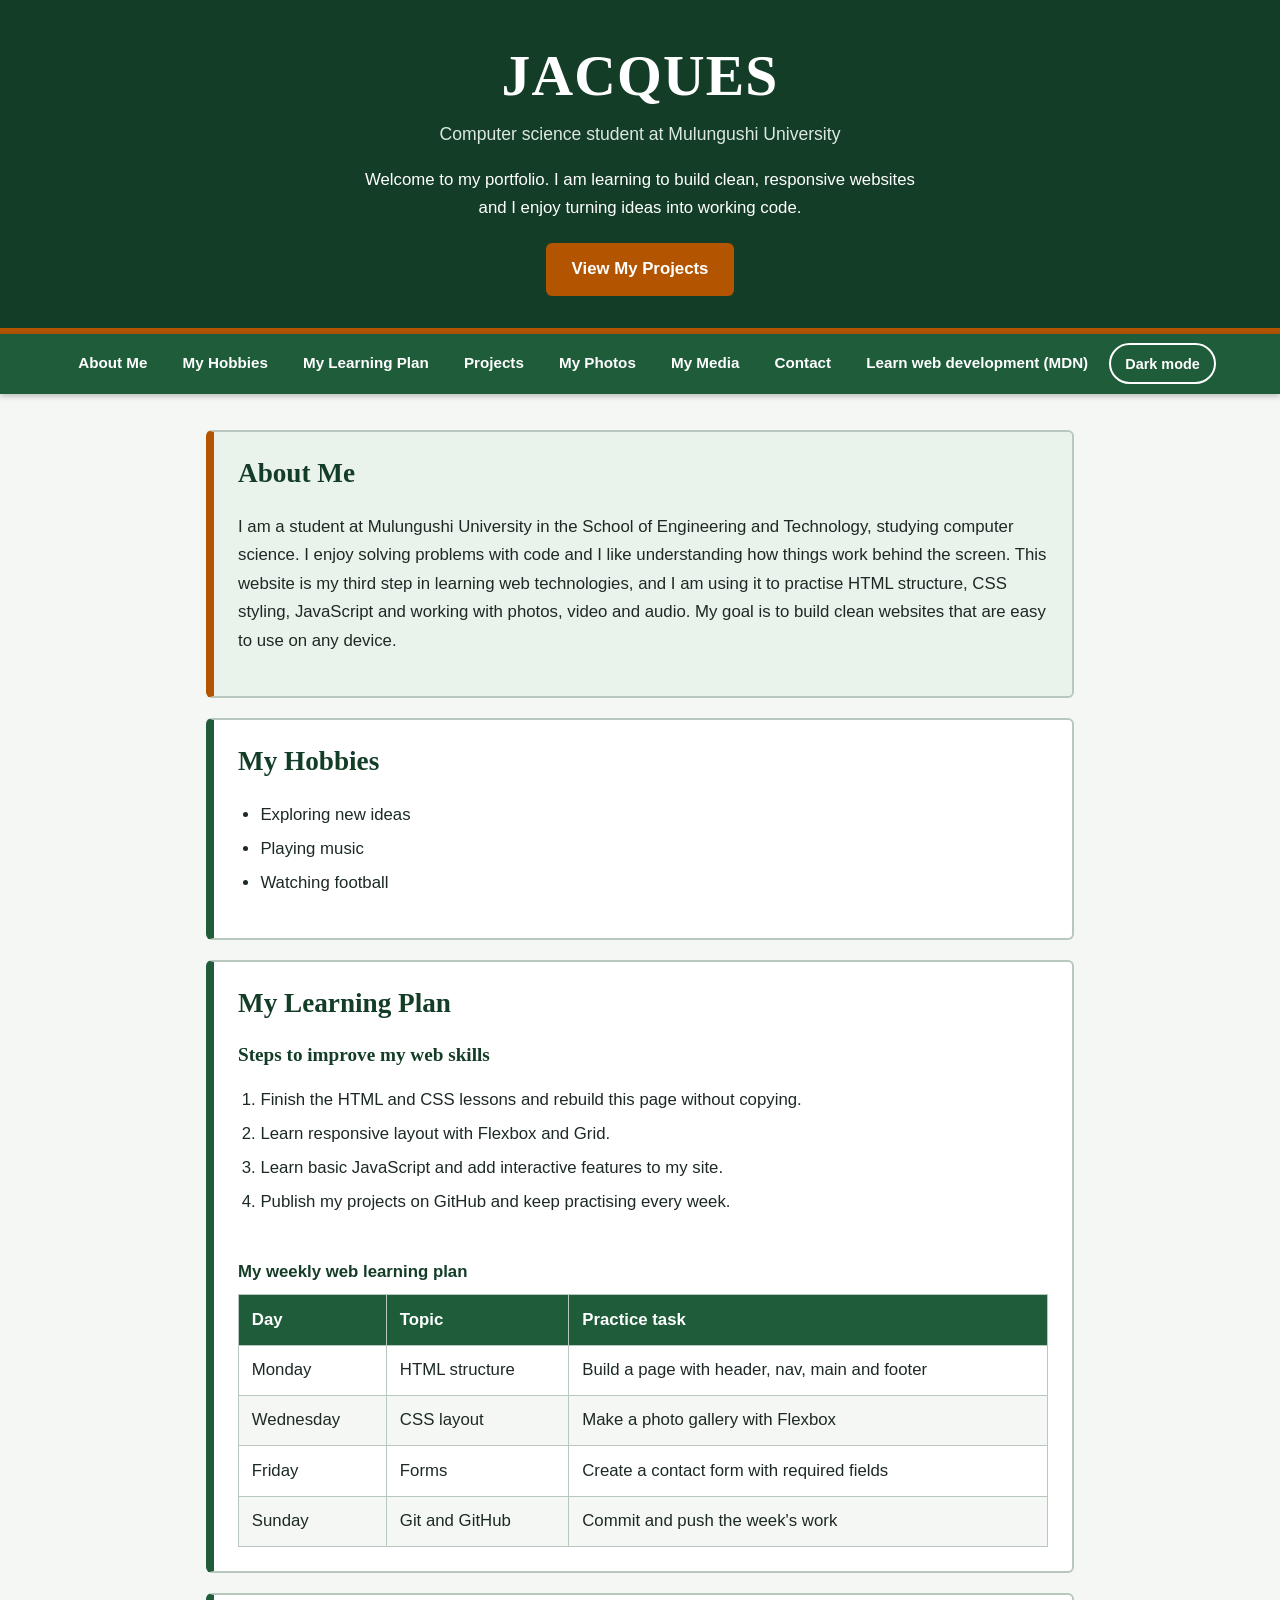
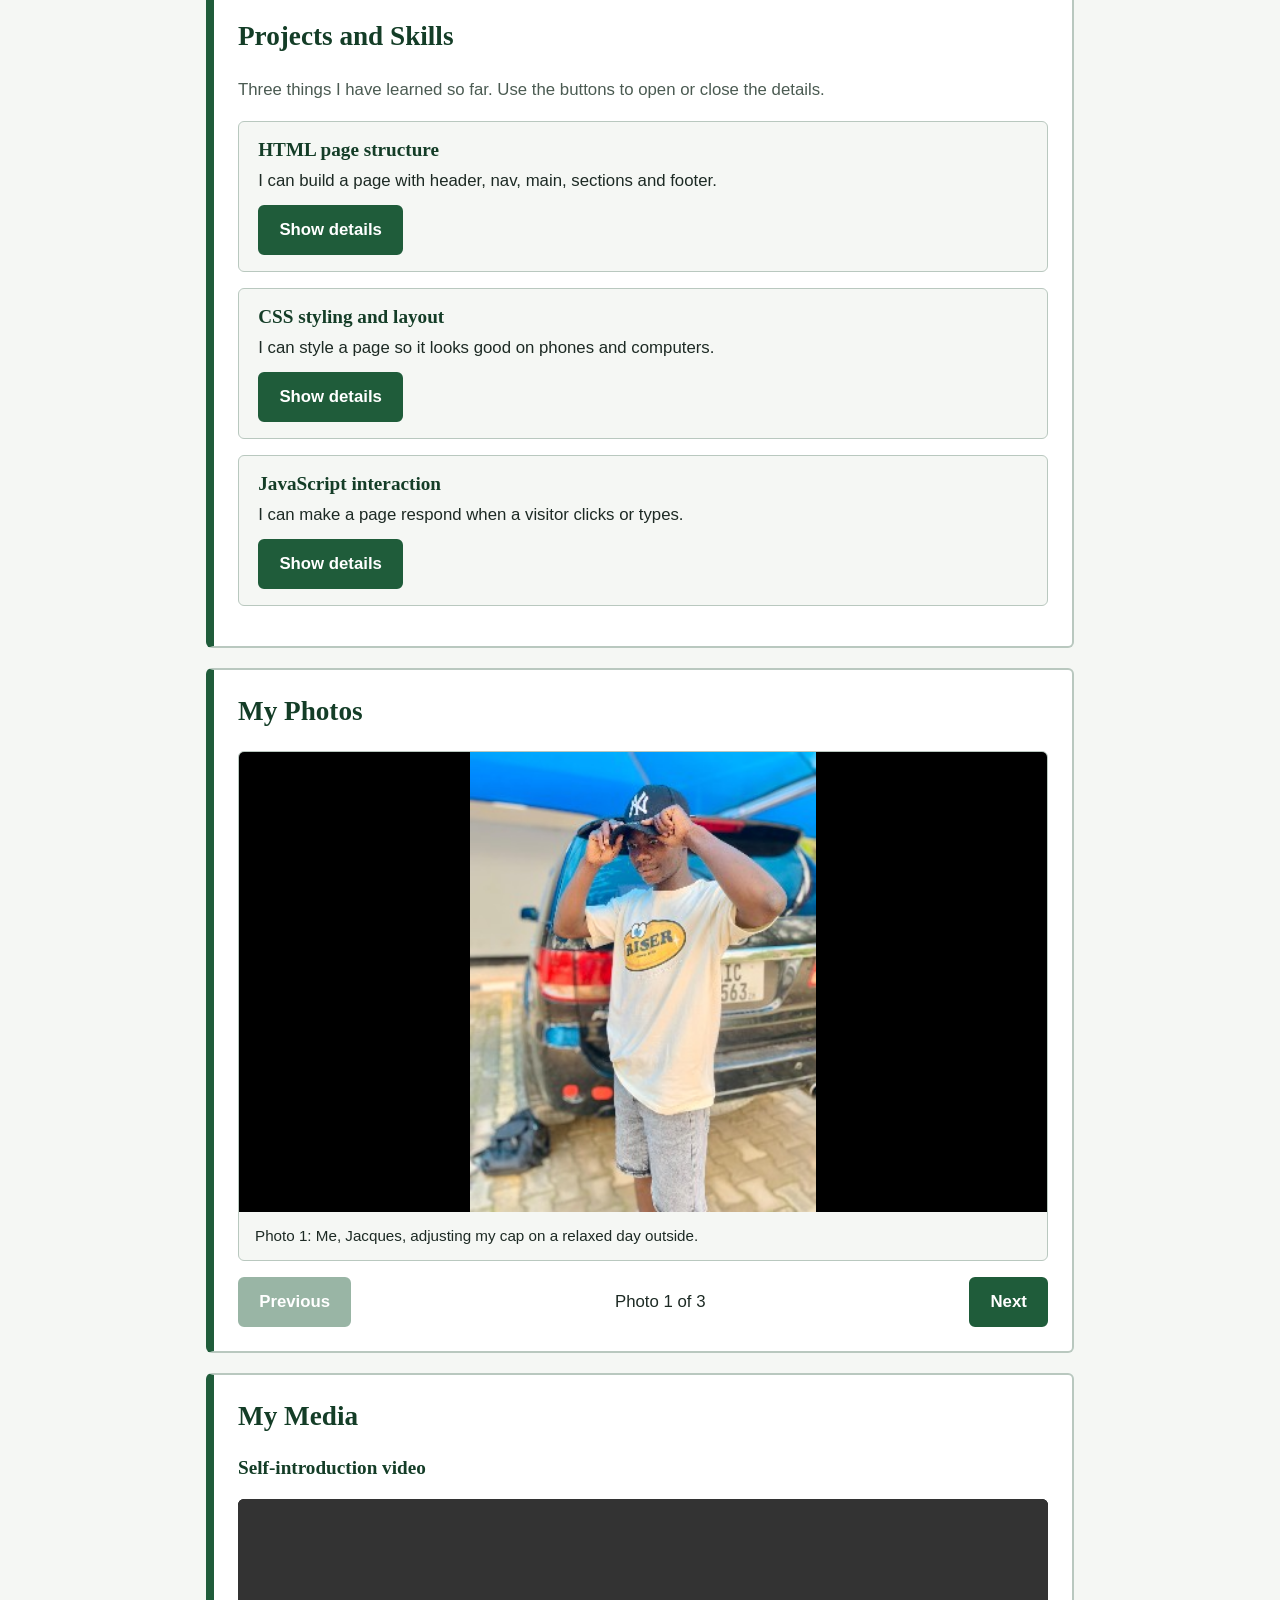
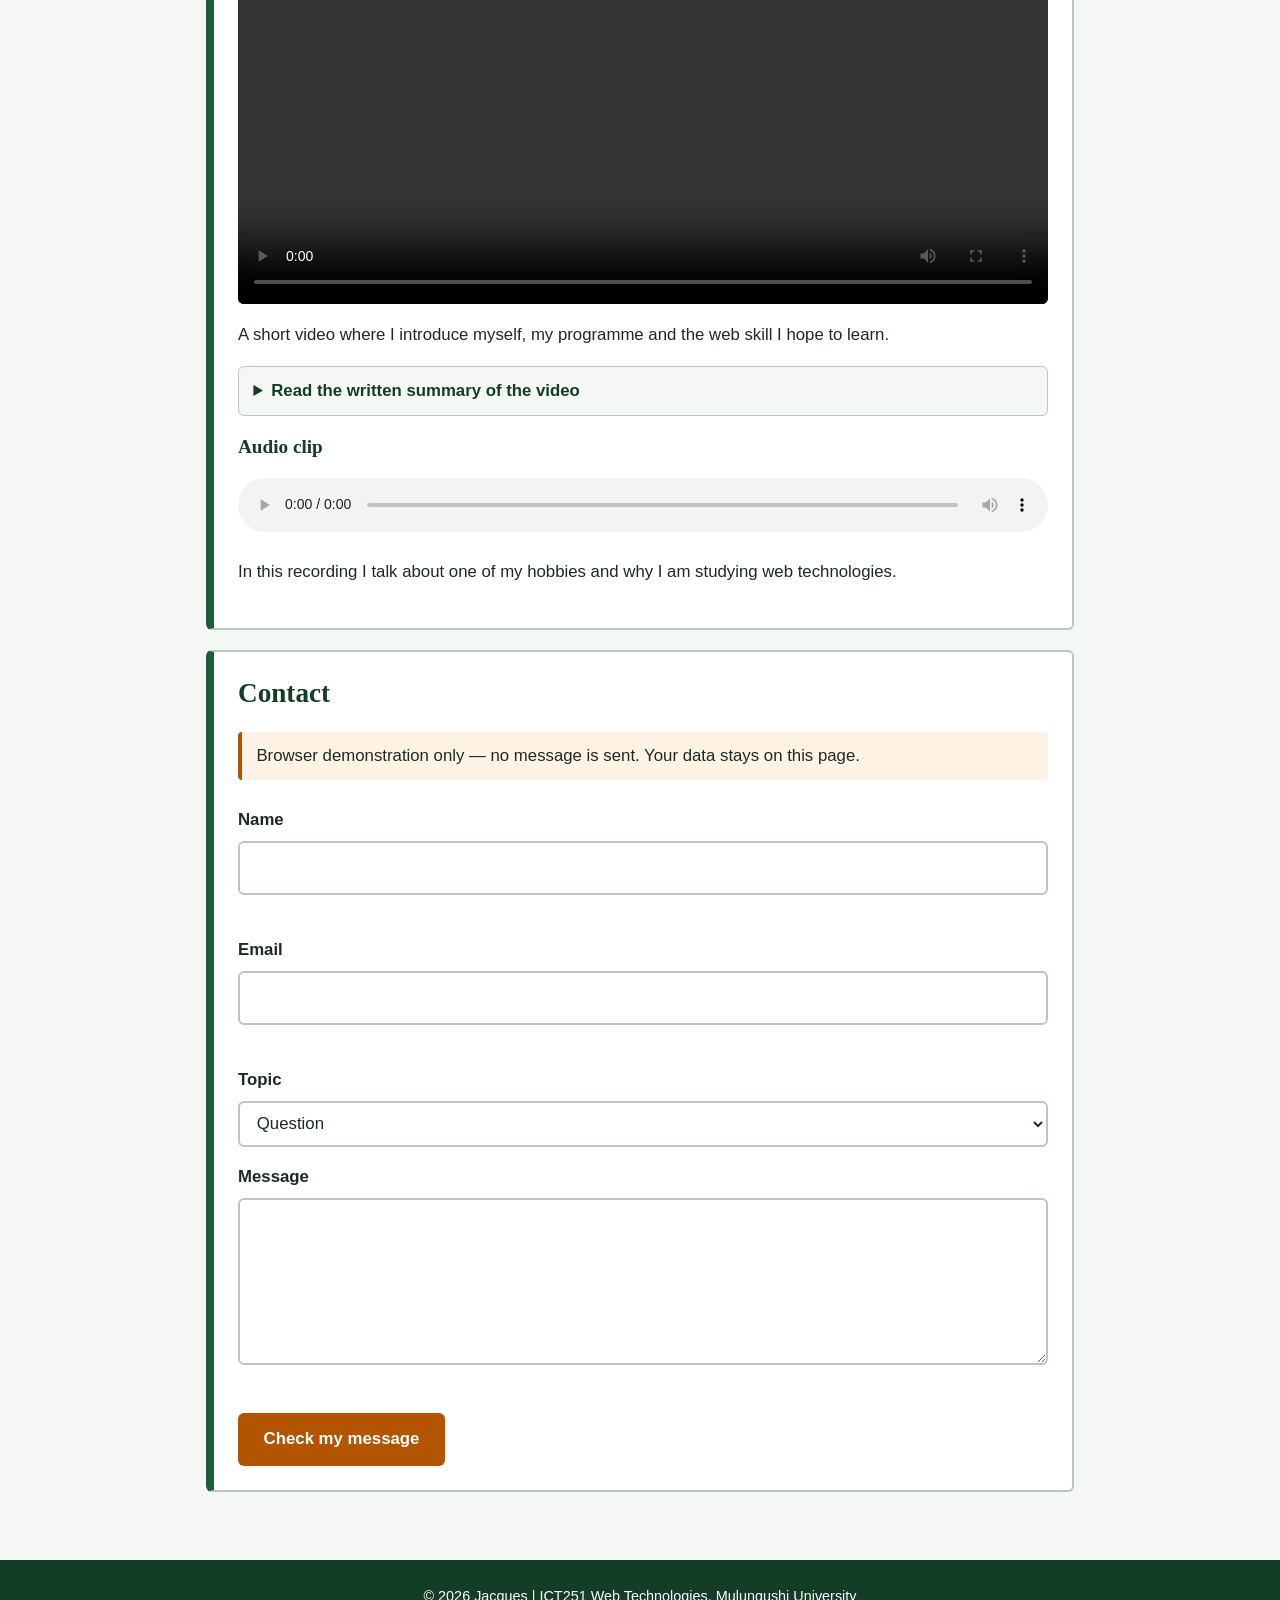
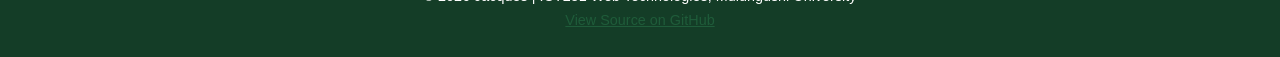
==== index.html @ cc73893c "Add JavaScript features, projects section and README" ====
<!DOCTYPE html>
<html lang="en">
<head>
  <meta charset="UTF-8">
  <meta name="viewport" content="width=device-width, initial-scale=1">
  <title>Jacques | Computer Science Student at Mulungushi University</title>
  <link rel="stylesheet" href="css/styles.css">
  <link rel="icon" href="data:,">
  <script src="js/script.js" defer></script>
</head>
<body>

  <!-- Introductory area: name, programme, short introduction and a button -->
  <header>
    <h1>JACQUES</h1>
    <p class="tagline">Computer science student at Mulungushi University</p>
    <p class="intro">
      Welcome to my portfolio. I am learning to build clean, responsive websites
      and I enjoy turning ideas into working code.
    </p>
    <a class="btn" href="#projects">View My Projects</a>
  </header>

  <nav aria-label="Main navigation">
    <a href="#about">About Me</a>
    <a href="#hobbies">My Hobbies</a>
    <a href="#plan">My Learning Plan</a>
    <a href="#projects">Projects</a>
    <a href="#photos">My Photos</a>
    <a href="#media">My Media</a>
    <a href="#contact">Contact</a>
    <a href="https://developer.mozilla.org/en-US/docs/Learn_web_development" target="_blank" rel="noopener">Learn web development (MDN)</a>
    <!-- JAVASCRIPT FEATURE: theme switch -->
    <button type="button" id="theme-toggle" class="theme-btn" aria-pressed="false">Dark mode</button>
  </nav>

  <main>

    <section id="about" class="content-section">
      <h2>About Me</h2>
      <p>
        I am a student at Mulungushi University in the School of Engineering and Technology,
        studying computer science. I enjoy solving problems with code and I like understanding
        how things work behind the screen. This website is my third step in learning web
        technologies, and I am using it to practise HTML structure, CSS styling, JavaScript
        and working with photos, video and audio. My goal is to build clean websites that are
        easy to use on any device.
      </p>
    </section>

    <section id="hobbies" class="content-section">
      <h2>My Hobbies</h2>
      <ul>
        <li>Exploring new ideas</li>
        <li>Playing music</li>
        <li>Watching football</li>
      </ul>
    </section>

    <section id="plan" class="content-section">
      <h2>My Learning Plan</h2>
      <h3>Steps to improve my web skills</h3>
      <ol>
        <li>Finish the HTML and CSS lessons and rebuild this page without copying.</li>
        <li>Learn responsive layout with Flexbox and Grid.</li>
        <li>Learn basic JavaScript and add interactive features to my site.</li>
        <li>Publish my projects on GitHub and keep practising every week.</li>
      </ol>

      <div class="table-wrap">
        <table>
          <caption>My weekly web learning plan</caption>
          <thead>
            <tr>
              <th scope="col">Day</th>
              <th scope="col">Topic</th>
              <th scope="col">Practice task</th>
            </tr>
          </thead>
          <tbody>
            <tr>
              <td>Monday</td>
              <td>HTML structure</td>
              <td>Build a page with header, nav, main and footer</td>
            </tr>
            <tr>
              <td>Wednesday</td>
              <td>CSS layout</td>
              <td>Make a photo gallery with Flexbox</td>
            </tr>
            <tr>
              <td>Friday</td>
              <td>Forms</td>
              <td>Create a contact form with required fields</td>
            </tr>
            <tr>
              <td>Sunday</td>
              <td>Git and GitHub</td>
              <td>Commit and push the week's work</td>
            </tr>
          </tbody>
        </table>
      </div>
    </section>

    <!-- Projects / Skills: three examples with expandable details (JAVASCRIPT FEATURE: expandable content) -->
    <section id="projects" class="content-section">
      <h2>Projects and Skills</h2>
      <p class="hint">Three things I have learned so far. Use the buttons to open or close the details.</p>

      <article class="project">
        <h3>HTML page structure</h3>
        <p>I can build a page with header, nav, main, sections and footer.</p>
        <button type="button" class="toggle-btn" aria-expanded="false" aria-controls="details-html">Show details</button>
        <div id="details-html" class="project-details" hidden>
          <p>I learned to use semantic tags, lists, tables, images with alt text, and audio and video with controls. This site is built from these parts.</p>
        </div>
      </article>

      <article class="project">
        <h3>CSS styling and layout</h3>
        <p>I can style a page so it looks good on phones and computers.</p>
        <button type="button" class="toggle-btn" aria-expanded="false" aria-controls="details-css">Show details</button>
        <div id="details-css" class="project-details" hidden>
          <p>I learned colours, spacing with the box model, Flexbox, Grid, hover and focus states, and media queries for small screens.</p>
        </div>
      </article>

      <article class="project">
        <h3>JavaScript interaction</h3>
        <p>I can make a page respond when a visitor clicks or types.</p>
        <button type="button" class="toggle-btn" aria-expanded="false" aria-controls="details-js">Show details</button>
        <div id="details-js" class="project-details" hidden>
          <p>I learned variables, functions, events and DOM updates. On this site I used them for form validation, a theme switch, a photo viewer and these expandable details.</p>
        </div>
      </article>
    </section>

    <!-- My Photos: now always visible, with a Previous/Next viewer (JAVASCRIPT FEATURE: gallery viewer) -->
    <section id="photos" class="content-section">
      <h2>My Photos</h2>
      <figure class="viewer">
        <img id="viewer-img" src="images/jox.jpg" alt="Portrait photo of Jacques, a computer science student at Mulungushi University">
        <figcaption id="viewer-caption">Photo 1: A portrait of me, Jacques, the student who built this website.</figcaption>
      </figure>
      <div class="viewer-controls">
        <button type="button" id="prev-btn" class="btn-secondary">Previous</button>
        <span id="viewer-count" aria-live="polite">Photo 1 of 3</span>
        <button type="button" id="next-btn" class="btn-secondary">Next</button>
      </div>
    </section>

    <section id="media" class="content-section">
      <h2>My Media</h2>

      <h3>Self-introduction video</h3>
      <video controls preload="metadata">
        <source src="videos/MyVideo.mp4" type="video/mp4">
        Your browser does not support the video tag.
      </video>
      <p>A short video where I introduce myself, my programme and the web skill I hope to learn.</p>
      <details>
        <summary>Read the written summary of the video</summary>
        <p>
          Hello, my name is JACQUES. I study computer science at Mulungushi University.
          One web skill I hope to learn is building responsive websites that work well on phones and computers.
        </p>
      </details>

      <h3>Audio clip</h3>
      <audio controls preload="metadata">
        <source src="videos/MyAudio.aac" type="audio/aac">
        Your browser does not support the audio tag.
      </audio>
      <p>In this recording I talk about one of my hobbies and why I am studying web technologies.</p>
    </section>

    <!-- Contact: validated with JavaScript (compulsory feature) -->
    <section id="contact" class="content-section">
      <h2>Contact</h2>
      <p class="note">
        Browser demonstration only — no message is sent. Your data stays on this page.
      </p>
      <form id="contact-form" action="#" method="post" novalidate>
        <label for="name">Name</label>
        <input type="text" id="name" name="name" required aria-describedby="name-error">
        <p class="error" id="name-error" aria-live="polite"></p>

        <label for="email">Email</label>
        <input type="email" id="email" name="email" required aria-describedby="email-error">
        <p class="error" id="email-error" aria-live="polite"></p>

        <label for="topic">Topic</label>
        <select id="topic" name="topic">
          <option value="Question">Question</option>
          <option value="Collaboration">Collaboration</option>
          <option value="Feedback">Feedback</option>
        </select>

        <label for="message">Message</label>
        <textarea id="message" name="message" rows="5" required aria-describedby="message-error"></textarea>
        <p class="error" id="message-error" aria-live="polite"></p>

        <button type="submit">Check my message</button>
      </form>

      <div id="form-preview" class="preview" hidden aria-live="polite">
        <h3>Preview</h3>
        <p id="preview-status"></p>
        <dl>
          <dt>Name</dt>
          <dd id="preview-name"></dd>
          <dt>Email</dt>
          <dd id="preview-email"></dd>
          <dt>Topic</dt>
          <dd id="preview-topic"></dd>
          <dt>Message</dt>
          <dd id="preview-message"></dd>
        </dl>
      </div>
    </section>

  </main>

  <footer>
    <p>&copy; 2026 Jacques | ICT251 Web Technologies, Mulungushi University</p>
    <p><a href="https://github.com/Jox19Malechild/MyFirstWeb" target="_blank" rel="noopener">View Source on GitHub</a></p>
  </footer>

</body>
</html>
---- css/styles.css ----
/* ---------- Design tokens ---------- */
:root {
  --green: #1f5c3a;
  --green-dark: #143d27;
  --orange: #b35400;
  --ink: #1d2a24;
  --paper: #f5f7f4;
  --card: #ffffff;
  --line: #b9c8bf;
}

/* ---------- Element selectors ---------- */
* {
  box-sizing: border-box;
}

html {
  scroll-behavior: smooth;
  scroll-padding-top: 4.5rem;
}

body {
  margin: 0;
  font-family: "Segoe UI", Roboto, "Helvetica Neue", Arial, sans-serif;
  font-size: 1.05rem;
  line-height: 1.7;
  color: var(--ink);
  background-color: var(--paper);
}

h1, h2, h3 {
  font-family: Georgia, "Times New Roman", serif;
  line-height: 1.25;
}

img, video {
  max-width: 100%;
  height: auto;
}

audio {
  width: 100%;
}

a {
  color: var(--green);
}

/* ---------- Header ---------- */
header {
  background-color: var(--green-dark);
  color: #ffffff;
  padding: 2.5rem 1.25rem 2rem;
  text-align: center;
  border-bottom: 6px solid var(--orange);
}

header h1 {
  margin: 0;
  font-size: clamp(2.4rem, 8vw, 3.6rem);
  letter-spacing: 0.02em;
}

.tagline {
  margin: 0.5rem 0 0;
  font-size: 1.1rem;
  color: #dbe8df;
}

/* ---------- Navigation ---------- */
nav {
  position: sticky;
  top: 0;
  z-index: 10;
  display: flex;
  flex-wrap: wrap;
  justify-content: center;
  gap: 0.4rem;
  padding: 0.6rem 0.75rem;
  background-color: var(--green);
  box-shadow: 0 2px 6px rgba(0, 0, 0, 0.25);
}

nav a {
  color: #ffffff;
  text-decoration: none;
  padding: 0.45rem 0.9rem;
  border-radius: 999px;
  font-size: 0.95rem;
  font-weight: 600;
  transition: background-color 0.2s ease, color 0.2s ease;
}

nav a:hover,
nav a:focus-visible {
  background-color: #ffffff;
  color: var(--green-dark);
  outline: 3px solid var(--orange);
  outline-offset: 1px;
}

/* ---------- Main and sections ---------- */
main {
  max-width: 900px;
  margin: 0 auto;
  padding: 1rem;
}

/* Class selector for repeated sections. Shows padding, margin and a visible border */
.content-section {
  background-color: var(--card);
  padding: 1.5rem;
  margin: 1.25rem 0;
  border: 2px solid var(--line);
  border-left: 8px solid var(--green);
  border-radius: 6px;
}

/* Id selector for one unique section */
#about {
  background-color: #eaf2ec;
  border-left-color: var(--orange);
}

.content-section h2 {
  margin-top: 0;
  font-size: 1.7rem;
  color: var(--green-dark);
}

.content-section h3 {
  font-size: 1.2rem;
  color: var(--green-dark);
}

ul, ol {
  padding-left: 1.4rem;
}

li {
  margin-bottom: 0.35rem;
}

/* ---------- Photo gallery: hidden until "My Photos" is tapped ---------- */
#photos {
  display: none;
}

#photos:target {
  display: block;
  animation: reveal 0.4s ease;
}

@keyframes reveal {
  from { opacity: 0; transform: translateY(12px); }
  to   { opacity: 1; transform: translateY(0); }
}

.hint {
  margin-top: 0;
  color: #4b5b52;
}

.gallery {
  display: grid;
  grid-template-columns: repeat(auto-fit, minmax(220px, 1fr));
  gap: 1rem;
}

.gallery figure {
  margin: 0;
  border: 1px solid var(--line);
  border-radius: 6px;
  overflow: hidden;
  background-color: var(--paper);
}

.gallery img {
  display: block;
  width: 100%;
  aspect-ratio: 4 / 3;
  object-fit: cover;
}

.gallery figcaption {
  padding: 0.6rem 0.8rem;
  font-size: 0.9rem;
  line-height: 1.5;
}

/* ---------- Media ---------- */
video {
  display: block;
  width: 100%;
  background-color: #000000;
  border-radius: 6px;
}

details {
  margin: 0.5rem 0 1rem;
  padding: 0.6rem 0.9rem;
  background-color: var(--paper);
  border: 1px solid var(--line);
  border-radius: 6px;
}

summary {
  cursor: pointer;
  font-weight: 600;
  color: var(--green-dark);
}

/* ---------- Table ---------- */
.table-wrap {
  overflow-x: auto;
}

table {
  width: 100%;
  border-collapse: collapse;
  margin-top: 1rem;
}

caption {
  padding: 0.5rem 0;
  font-weight: 700;
  text-align: left;
  color: var(--green-dark);
}

th, td {
  padding: 0.65rem 0.8rem;
  border: 1px solid var(--line);
  text-align: left;
}

th {
  background-color: var(--green);
  color: #ffffff;
}

tbody tr:nth-child(even) {
  background-color: var(--paper);
}

/* ---------- Form ---------- */
.note {
  padding: 0.6rem 0.9rem;
  background-color: #fff3e6;
  border-left: 4px solid var(--orange);
  border-radius: 4px;
}

form {
  display: flex;
  flex-direction: column;
  gap: 0.4rem;
}

label {
  margin-top: 0.6rem;
  font-weight: 600;
}

input,
select,
textarea {
  width: 100%;
  padding: 0.65rem 0.8rem;
  font: inherit;
  color: var(--ink);
  background-color: #ffffff;
  border: 2px solid var(--line);
  border-radius: 6px;
}

input:focus,
select:focus,
textarea:focus {
  outline: 3px solid var(--orange);
  outline-offset: 1px;
  border-color: var(--green);
}

button[type="submit"] {
  align-self: flex-start;
  margin-top: 1rem;
  padding: 0.75rem 1.6rem;
  font: inherit;
  font-weight: 700;
  color: #ffffff;
  background-color: var(--orange);
  border: none;
  border-radius: 6px;
  cursor: pointer;
  transition: background-color 0.2s ease;
}

button[type="submit"]:hover,
button[type="submit"]:focus-visible {
  background-color: var(--green-dark);
  outline: 3px solid var(--orange);
  outline-offset: 2px;
}

/* ---------- Footer ---------- */
footer {
  margin-top: 2rem;
  padding: 1.5rem 1rem;
  text-align: center;
  font-size: 0.9rem;
  color: #ffffff;
  background-color: var(--green-dark);
}

footer p {
  margin: 0;
}

/* ---------- Small screens ---------- */
@media (max-width: 600px) {
  body {
    font-size: 1rem;
  }

  nav a {
    font-size: 0.85rem;
    padding: 0.4rem 0.7rem;
  }

  .content-section {
    padding: 1rem;
  }

  button[type="submit"] {
    align-self: stretch;
  }
}

@media (prefers-reduced-motion: reduce) {
  html { scroll-behavior: auto; }
  #photos:target { animation: none; }
}


/* ==========================================================
   ADD THIS AT THE VERY END of your css/styles.css
   (keep everything you already have above it)
   ========================================================== */

/* ---------- Make the hidden attribute always work ---------- */
[hidden] {
  display: none !important;
}

/* ---------- Photos section is now always visible ---------- */
#photos {
  display: block;
}

/* ---------- Introductory area ---------- */
.intro {
  max-width: 36rem;
  margin: 1rem auto 1.25rem;
  color: #ffffff;
}

.btn {
  display: inline-block;
  padding: 0.75rem 1.6rem;
  font-weight: 700;
  color: #ffffff;
  background-color: var(--orange);
  border-radius: 6px;
  text-decoration: none;
}

.btn:hover,
.btn:focus-visible {
  background-color: #ffffff;
  color: var(--green-dark);
  outline: 3px solid var(--orange);
  outline-offset: 2px;
}

/* ---------- Buttons (theme, gallery, expandable) ---------- */
.theme-btn,
.btn-secondary,
.toggle-btn {
  font: inherit;
  font-weight: 600;
  cursor: pointer;
  border-radius: 6px;
}

.theme-btn {
  padding: 0.4rem 0.9rem;
  font-size: 0.9rem;
  color: #ffffff;
  background-color: transparent;
  border: 2px solid #ffffff;
  border-radius: 999px;
}

.theme-btn:hover,
.theme-btn:focus-visible {
  background-color: #ffffff;
  color: var(--green-dark);
  outline: 3px solid var(--orange);
  outline-offset: 1px;
}

.btn-secondary,
.toggle-btn {
  padding: 0.55rem 1.2rem;
  color: #ffffff;
  background-color: var(--green);
  border: 2px solid var(--green);
}

.btn-secondary:hover,
.btn-secondary:focus-visible,
.toggle-btn:hover,
.toggle-btn:focus-visible {
  background-color: var(--green-dark);
  outline: 3px solid var(--orange);
  outline-offset: 2px;
}

.btn-secondary:disabled {
  opacity: 0.45;
  cursor: not-allowed;
}

/* ---------- Projects (expandable) ---------- */
.project {
  margin: 1rem 0;
  padding: 1rem 1.2rem;
  background-color: var(--paper);
  border: 1px solid var(--line);
  border-radius: 6px;
}

.project h3 {
  margin: 0 0 0.3rem;
}

.project p {
  margin: 0 0 0.6rem;
}

.project-details {
  margin-top: 0.8rem;
  padding-top: 0.6rem;
  border-top: 1px dashed var(--line);
}

/* ---------- Gallery viewer ---------- */
.viewer {
  margin: 0;
  border: 1px solid var(--line);
  border-radius: 6px;
  overflow: hidden;
  background-color: var(--paper);
}

.viewer img {
  display: block;
  width: 100%;
  max-height: 460px;
  object-fit: contain;
  background-color: #000000;
}

.viewer figcaption {
  padding: 0.7rem 1rem;
  font-size: 0.95rem;
}

.viewer-controls {
  display: flex;
  align-items: center;
  justify-content: space-between;
  gap: 0.75rem;
  margin-top: 1rem;
}

/* ---------- Form feedback and preview ---------- */
.error {
  min-height: 1.2rem;
  margin: 0;
  font-size: 0.9rem;
  font-weight: 600;
  color: #b00020;
}

input[aria-invalid="true"],
textarea[aria-invalid="true"] {
  border-color: #b00020;
}

.preview {
  margin-top: 1.5rem;
  padding: 1rem 1.2rem;
  background-color: #eaf2ec;
  border: 2px solid var(--green);
  border-radius: 6px;
}

.preview h3 {
  margin-top: 0;
}

.preview dt {
  font-weight: 700;
}

.preview dd {
  margin: 0 0 0.6rem;
  overflow-wrap: anywhere;
  white-space: pre-wrap;
}

/* ---------- Dark theme: same names, different values ---------- */
:root {
  --link: #1f5c3a;
  --heading: #143d27;
}

[data-theme="dark"] {
  --paper: #111a15;
  --card: #1a251f;
  --ink: #e6eee9;
  --line: #3f5548;
  --link: #8fd3a8;
  --heading: #a9e0bd;
}

a {
  color: var(--link);
}

.content-section h2,
.content-section h3,
summary,
caption {
  color: var(--heading);
}

input,
select,
textarea {
  background-color: var(--card);
}

[data-theme="dark"] #about,
[data-theme="dark"] .preview {
  background-color: #1f3a2b;
}

[data-theme="dark"] .note {
  background-color: #3a2a15;
  color: #ffe9cf;
}

[data-theme="dark"] .hint {
  color: #b6c7bc;
}

[data-theme="dark"] .error {
  color: #ff9aa8;
}

[data-theme="dark"] input[aria-invalid="true"],
[data-theme="dark"] textarea[aria-invalid="true"] {
  border-color: #ff9aa8;
}

/* ---------- Small screens ---------- */
@media (max-width: 600px) {
  .viewer-controls {
    flex-wrap: wrap;
    justify-content: center;
  }

  .btn-secondary,
  .toggle-btn {
    padding: 0.65rem 1rem;
  }
}
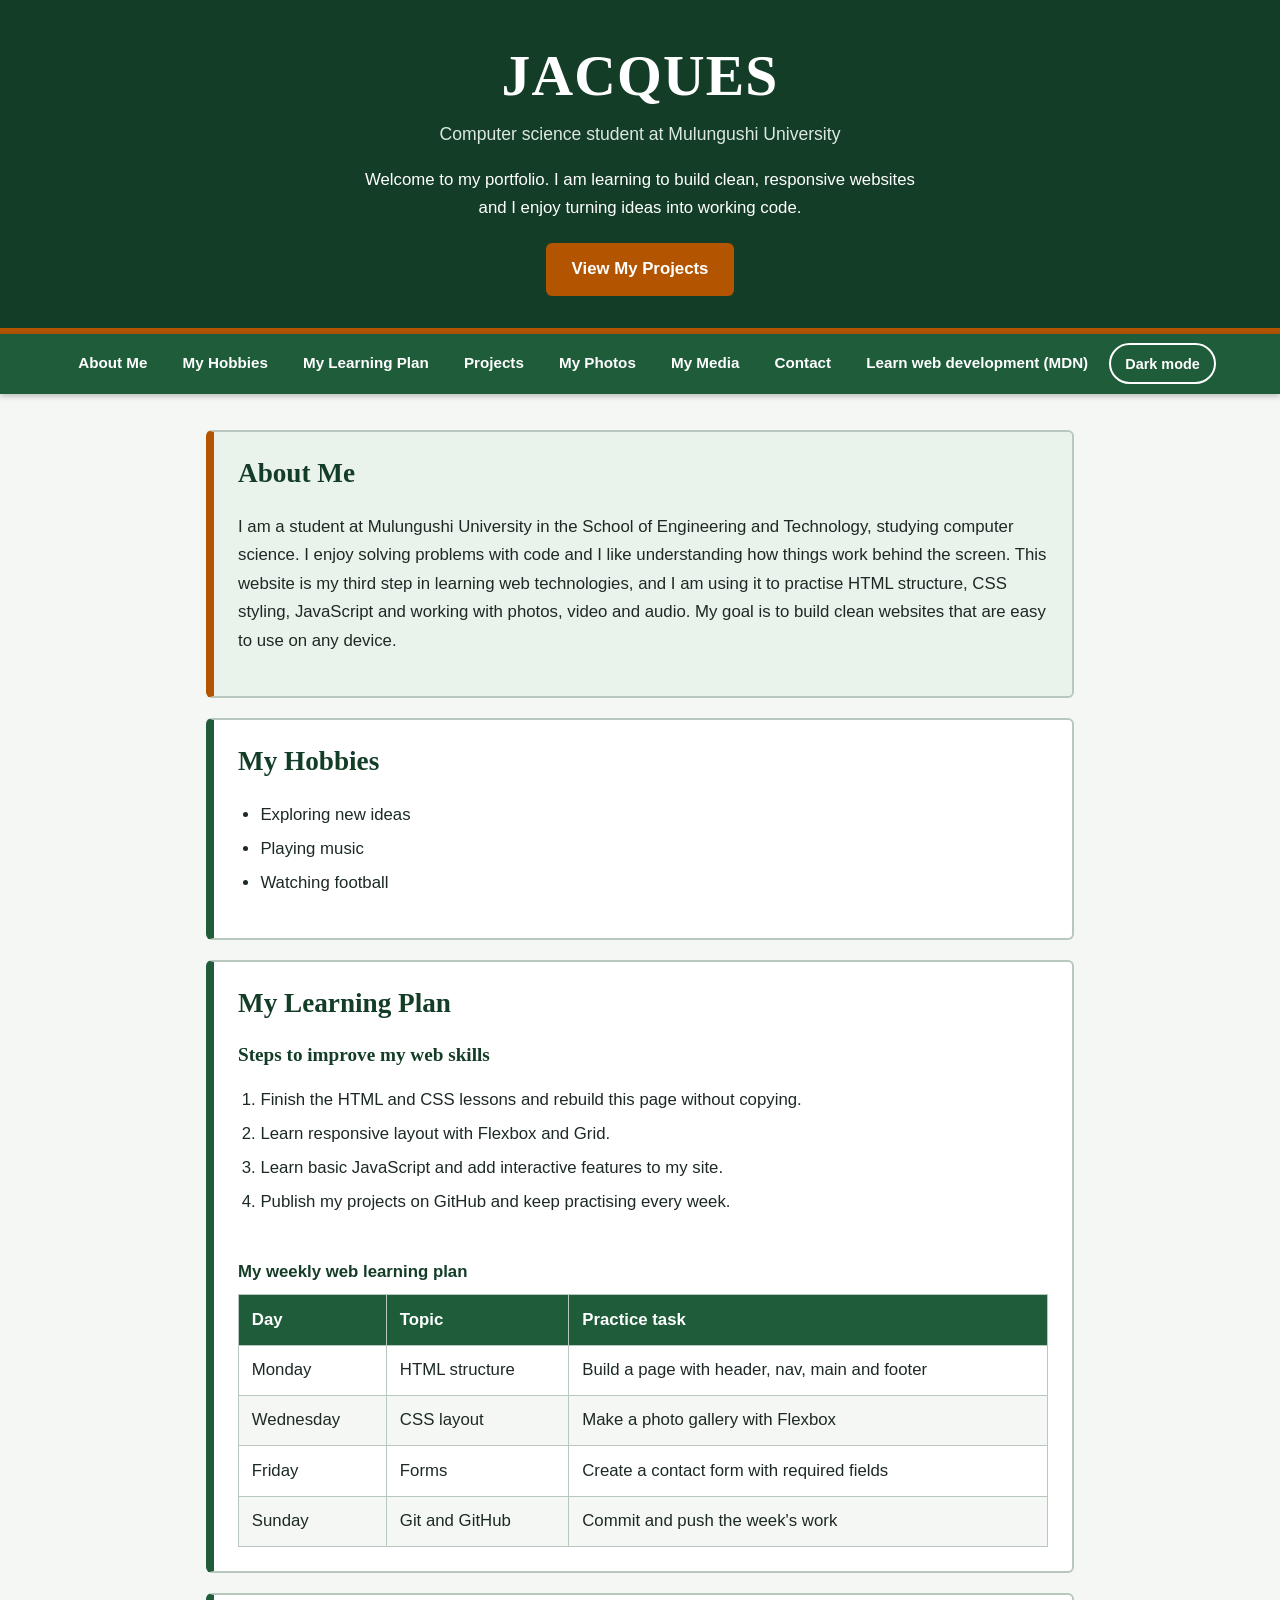
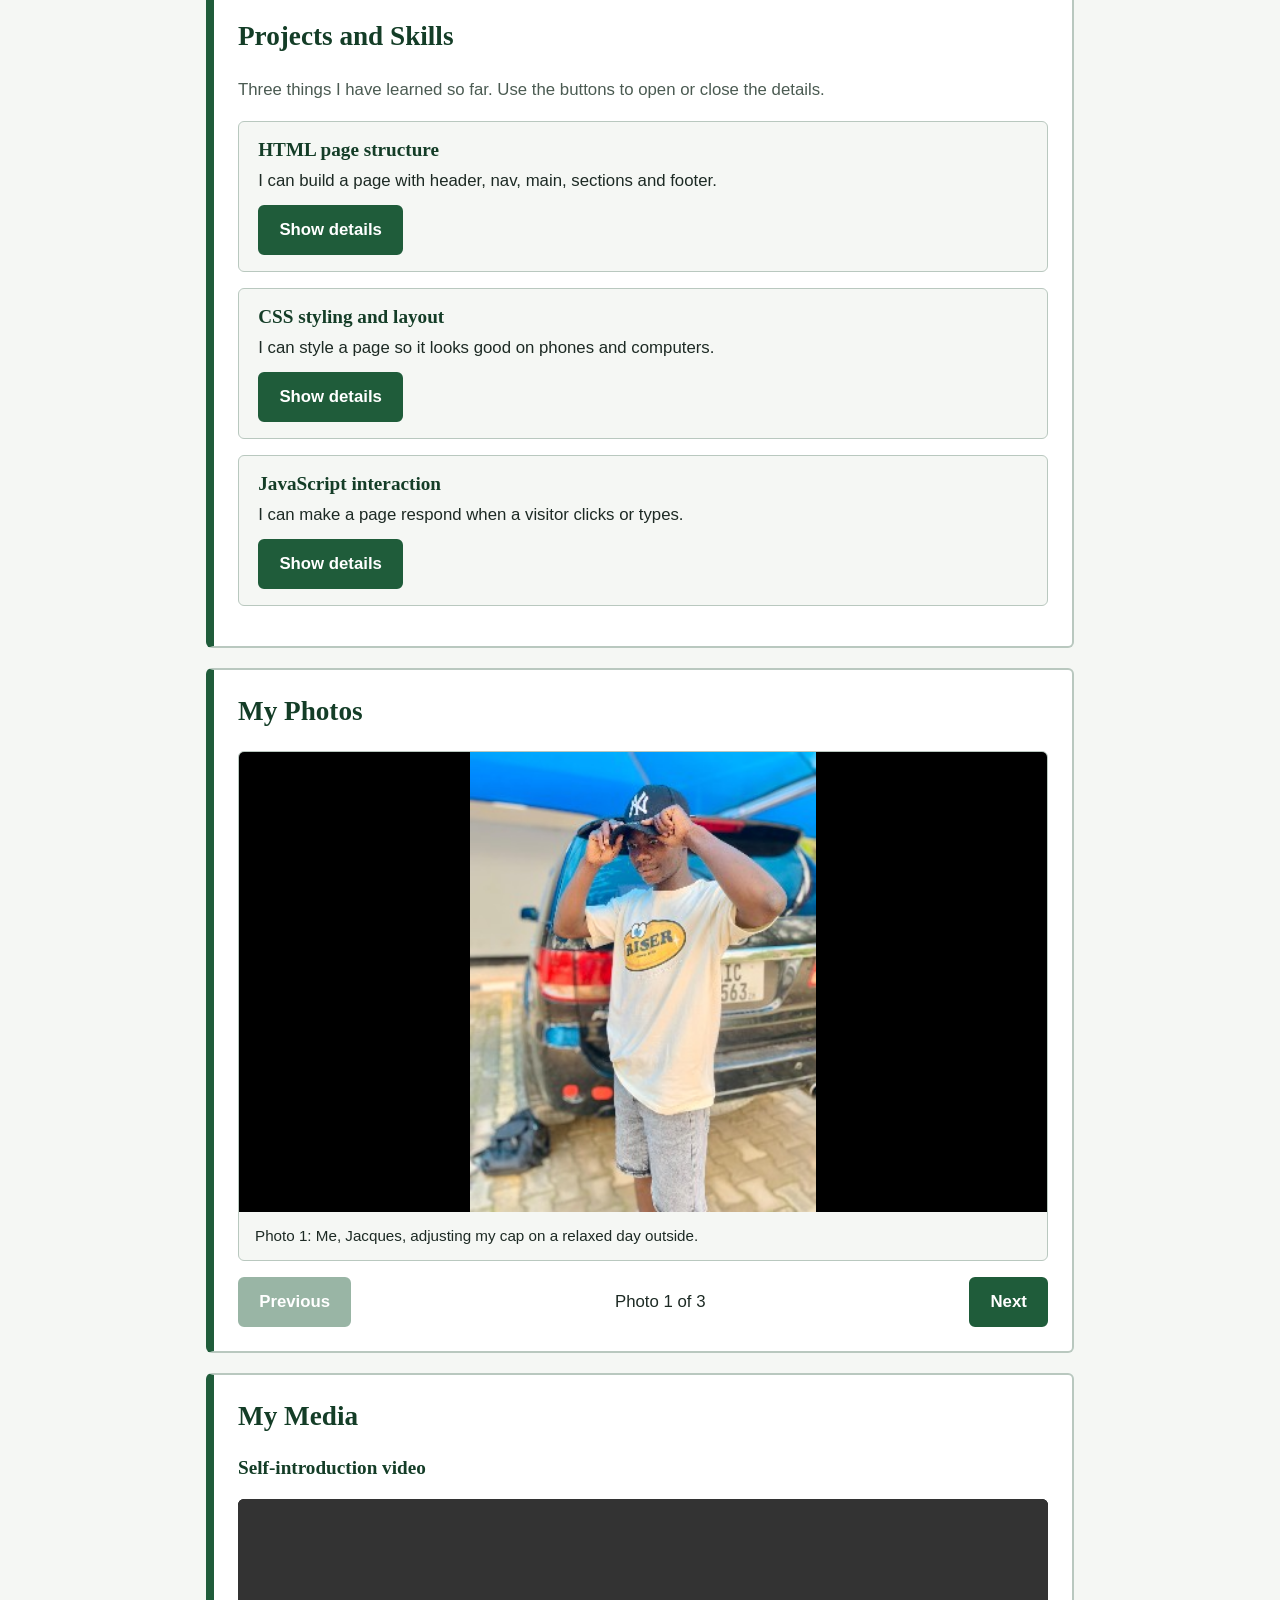
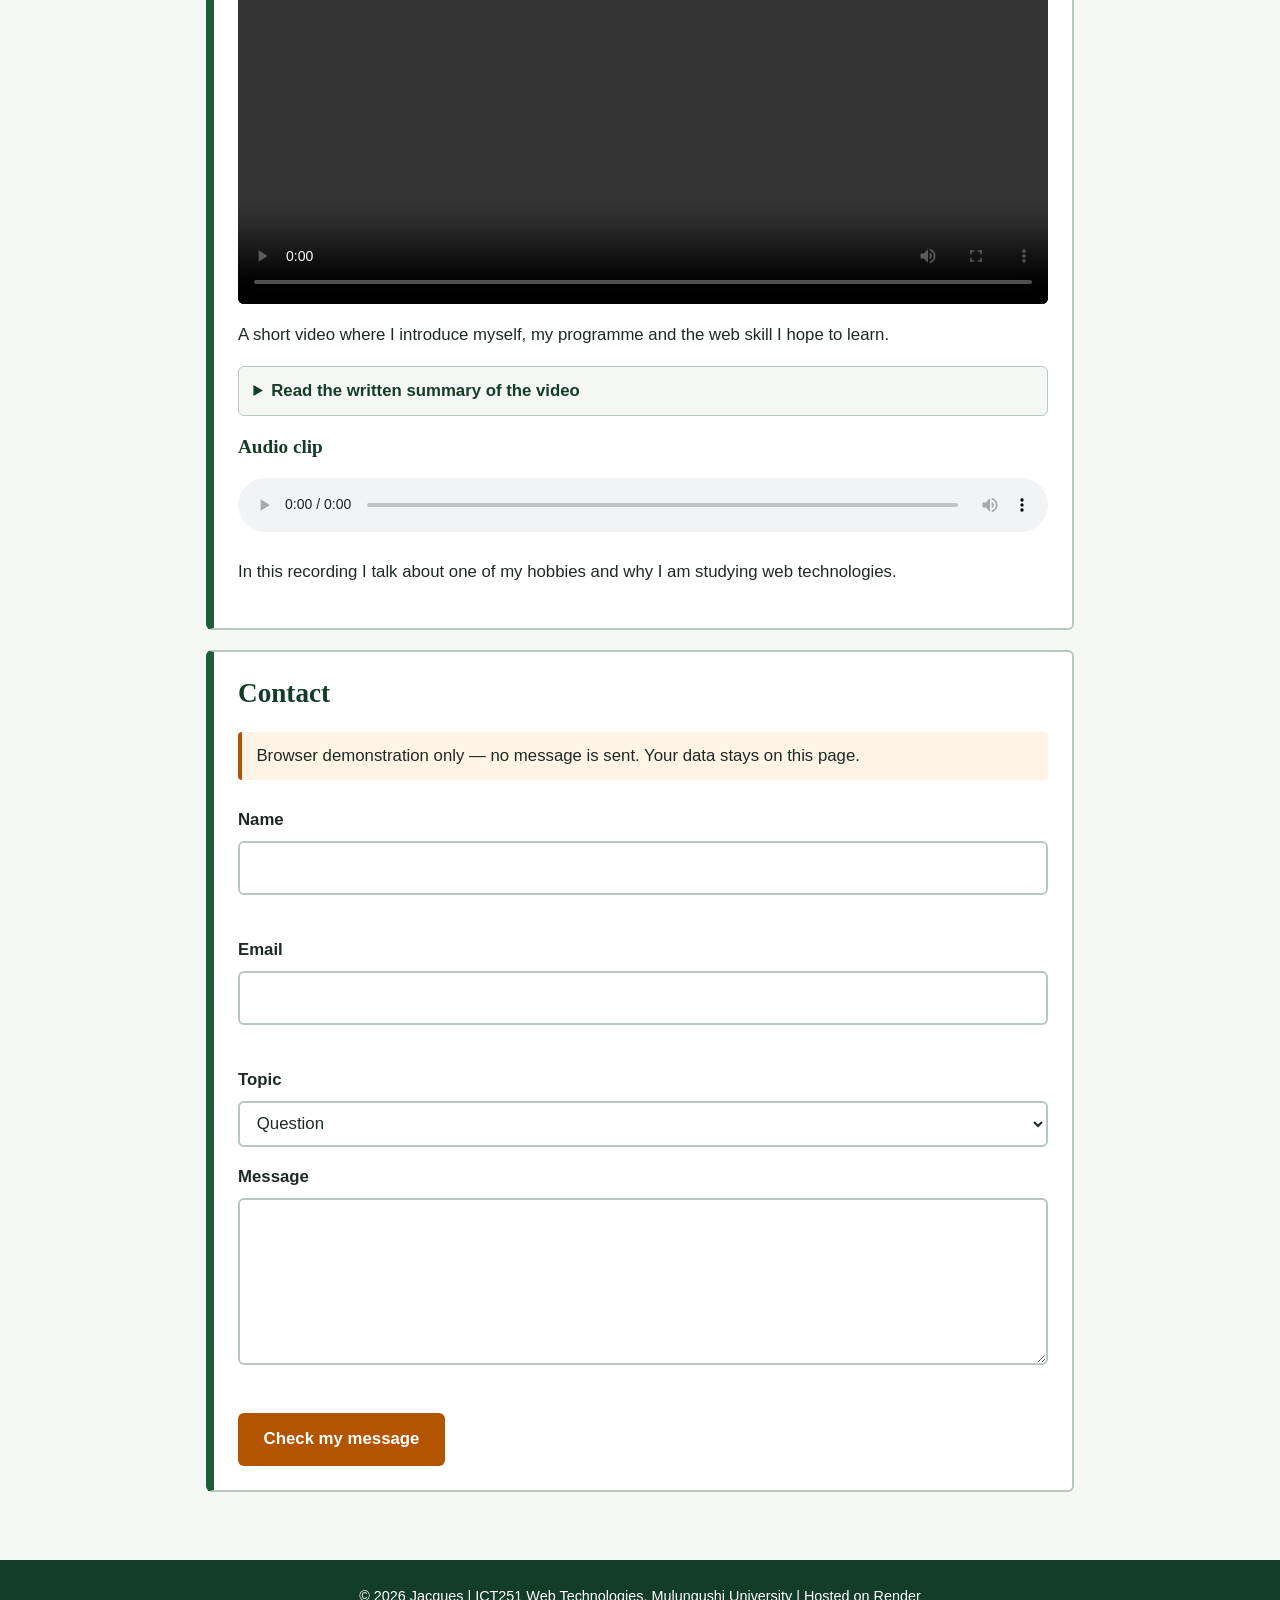
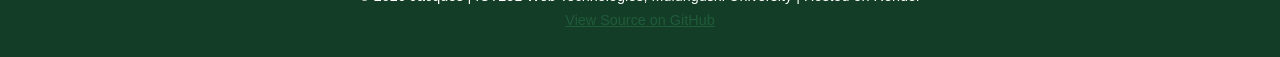
==== commit 991d2fa7: "Add Hosted on Render note to footer" ====
--- a/index.html
+++ b/index.html
@@ -223,7 +223,7 @@
   </main>
 
   <footer>
-    <p>&copy; 2026 Jacques | ICT251 Web Technologies, Mulungushi University</p>
+    <p>&copy; 2026 Jacques | ICT251 Web Technologies, Mulungushi University | Hosted on Render</p>
     <p><a href="https://github.com/Jox19Malechild/MyFirstWeb" target="_blank" rel="noopener">View Source on GitHub</a></p>
   </footer>
 
